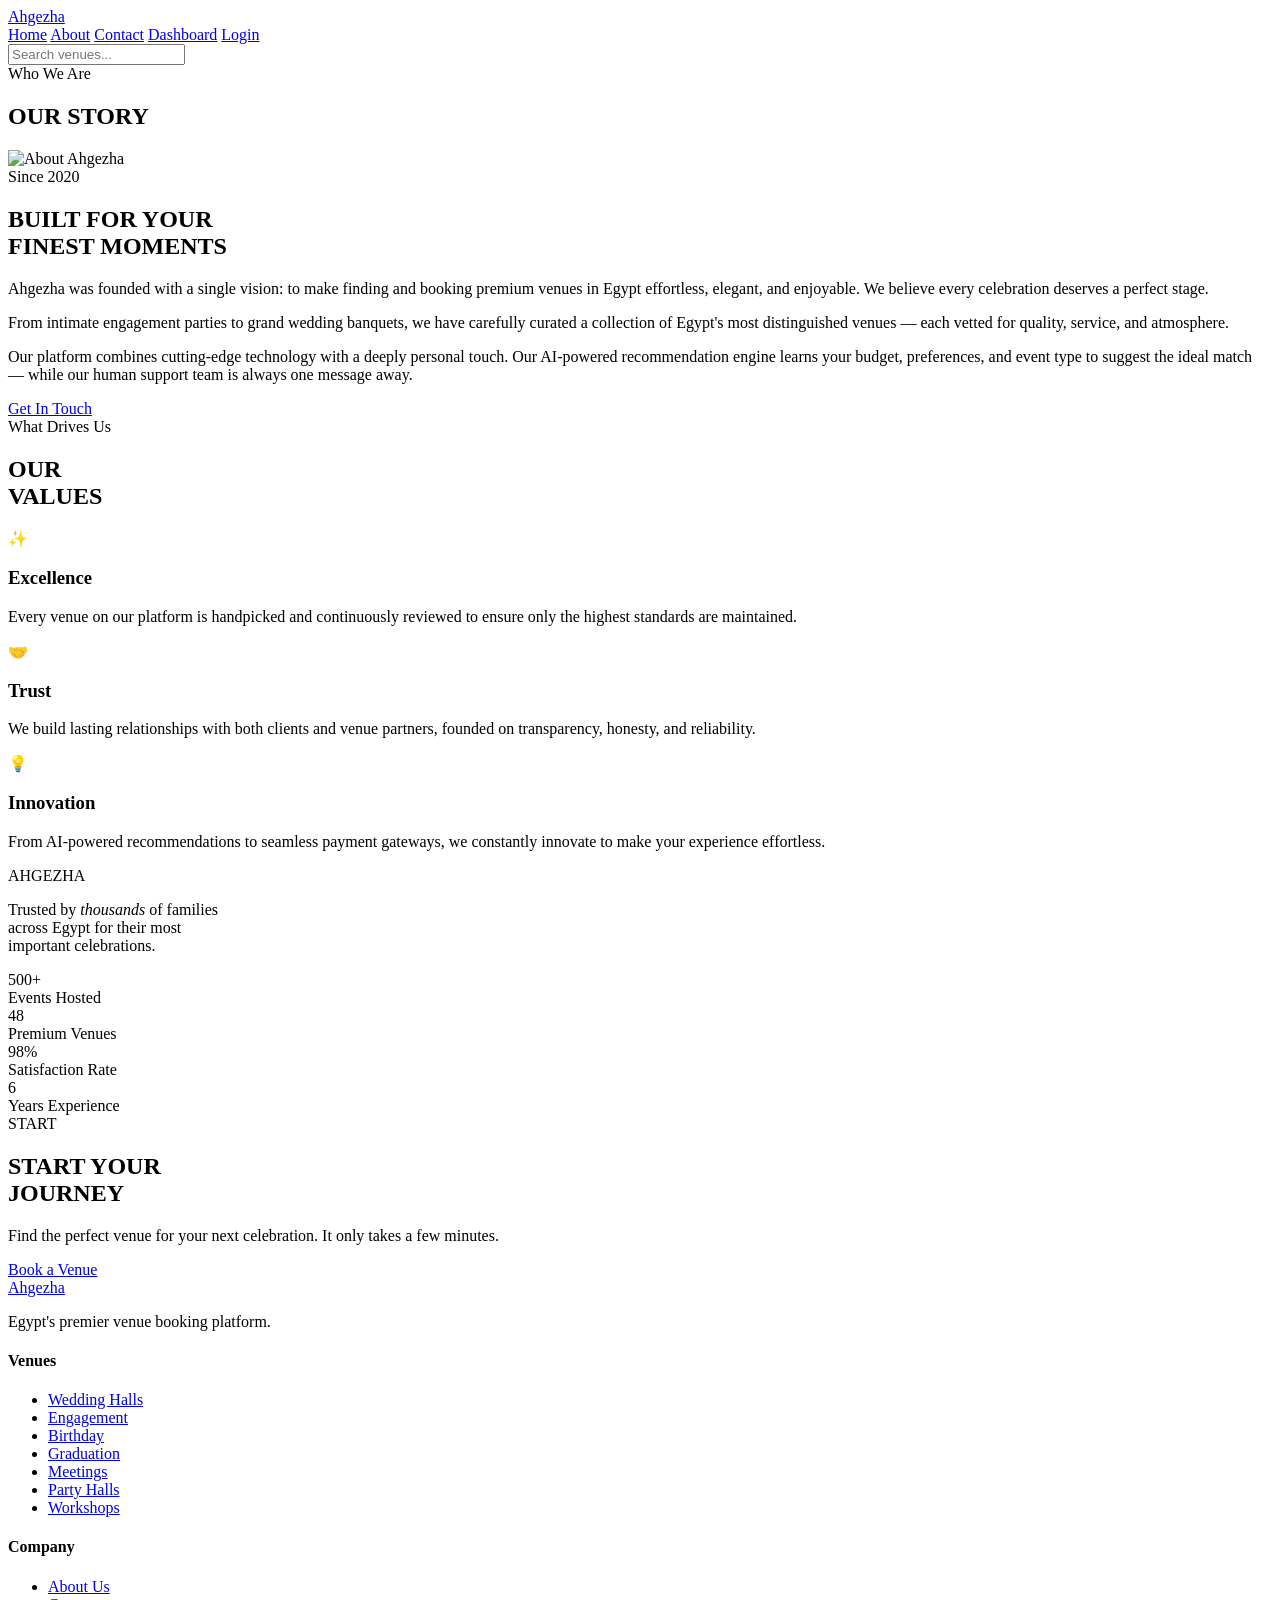
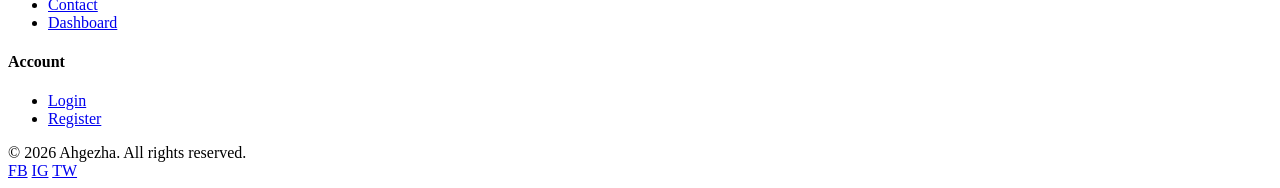
==== about.html @ 1902d08c "Add files via upload" ====
<!DOCTYPE html>
<html lang="en">
<head>
    <meta charset="UTF-8">
    <meta name="viewport" content="width=device-width, initial-scale=1.0">
    <title>About Us - Ahgezha</title>
    <link rel="stylesheet" href="css/style.css">
</head>
<body>
<div class="cursor" id="cursor"></div>
<div class="cursor-follower" id="cursorFollower"></div>

<header class="navbar solid" id="navbar">
    <a href="index.html" class="logo">Ahgezha</a>
    <nav class="nav-links">
        <a href="index.html">Home</a>
        <a href="about.html">About</a>
        <a href="contact.html">Contact</a>
        <a href="dashboard.html">Dashboard</a>
        <a href="login.html" id="authLink" class="nav-cta">Login</a>
    </nav>
    <div class="search-container">
        <input type="text" id="searchInput" placeholder="Search venues...">
        <div id="searchDropdown" class="search-results"></div>
    </div>
</header>

<!-- PAGE HERO -->
<section class="page-hero">
    <div class="page-hero-bg" style="background-image:url('https://picsum.photos/1920/600?random=about');"></div>
    <div class="page-hero-content">
        <div class="page-hero-tag">Who We Are</div>
        <h1 class="page-hero-title">OUR <span class="gold">STORY</span></h1>
    </div>
</section>

<!-- STORY -->
<section class="about-story">
    <div class="reveal">
        <img src="https://picsum.photos/600/750?random=aboutstory" alt="About Ahgezha" class="about-img">
    </div>
    <div class="reveal reveal-delay-2">
        <div class="section-tag">Since 2020</div>
        <h2 class="about-title">BUILT FOR <span>YOUR</span><br>FINEST MOMENTS</h2>
        <p class="about-text">Ahgezha was founded with a single vision: to make finding and booking premium venues in Egypt effortless, elegant, and enjoyable. We believe every celebration deserves a perfect stage.</p>
        <p class="about-text">From intimate engagement parties to grand wedding banquets, we have carefully curated a collection of Egypt's most distinguished venues — each vetted for quality, service, and atmosphere.</p>
        <p class="about-text">Our platform combines cutting-edge technology with a deeply personal touch. Our AI-powered recommendation engine learns your budget, preferences, and event type to suggest the ideal match — while our human support team is always one message away.</p>
        <a href="contact.html" class="btn-hero-primary" style="margin-top:16px;">Get In Touch</a>
    </div>
</section>

<!-- VALUES -->
<section class="about-values">
    <div class="section-header reveal">
        <div>
            <div class="section-tag">What Drives Us</div>
            <h2 class="section-title-big">OUR<br><span class="outline">VALUES</span></h2>
        </div>
    </div>
    <div class="values-grid">
        <div class="value-card reveal reveal-delay-1">
            <div class="value-icon">✨</div>
            <h3 class="value-title">Excellence</h3>
            <p class="value-desc">Every venue on our platform is handpicked and continuously reviewed to ensure only the highest standards are maintained.</p>
        </div>
        <div class="value-card reveal reveal-delay-2">
            <div class="value-icon">🤝</div>
            <h3 class="value-title">Trust</h3>
            <p class="value-desc">We build lasting relationships with both clients and venue partners, founded on transparency, honesty, and reliability.</p>
        </div>
        <div class="value-card reveal reveal-delay-3">
            <div class="value-icon">💡</div>
            <h3 class="value-title">Innovation</h3>
            <p class="value-desc">From AI-powered recommendations to seamless payment gateways, we constantly innovate to make your experience effortless.</p>
        </div>
    </div>
</section>

<!-- STATS -->
<section class="statement-section">
    <div class="statement-bg-text">AHGEZHA</div>
    <div class="statement-content">
        <p class="statement-text reveal">
            Trusted by <em>thousands</em> of families<br>across Egypt for their most<br>important celebrations.
        </p>
        <div class="stats-row reveal reveal-delay-1">
            <div><div class="stat-num">500+</div><div class="stat-lbl">Events Hosted</div></div>
            <div><div class="stat-num">48</div><div class="stat-lbl">Premium Venues</div></div>
            <div><div class="stat-num">98%</div><div class="stat-lbl">Satisfaction Rate</div></div>
            <div><div class="stat-num">6</div><div class="stat-lbl">Years Experience</div></div>
        </div>
    </div>
</section>

<!-- CTA -->
<section class="cta-section">
    <div class="cta-bg-text">START</div>
    <div class="cta-content reveal">
        <h2 class="cta-title">START YOUR<br><span>JOURNEY</span></h2>
        <p class="cta-sub">Find the perfect venue for your next celebration. It only takes a few minutes.</p>
        <a href="register.html" class="btn-cta">Book a Venue</a>
    </div>
</section>

<!-- FOOTER -->
<footer class="main-footer">
    <div class="footer-top">
        <div class="footer-brand">
            <a href="index.html" class="logo">Ahgezha</a>
            <p>Egypt's premier venue booking platform.</p>
        </div>
        <div class="footer-col"><h4>Venues</h4><ul>
            <li><a href="wedding.html">Wedding Halls</a></li>
            <li><a href="engagement.html">Engagement</a></li>
            <li><a href="birthday.html">Birthday</a></li>
            <li><a href="graduation.html">Graduation</a></li>
            <li><a href="meeting.html">Meetings</a></li>
            <li><a href="party.html">Party Halls</a></li>
            <li><a href="workshop.html">Workshops</a></li>
        </ul></div>
        <div class="footer-col"><h4>Company</h4><ul>
            <li><a href="about.html">About Us</a></li>
            <li><a href="contact.html">Contact</a></li>
            <li><a href="dashboard.html">Dashboard</a></li>
        </ul></div>
        <div class="footer-col"><h4>Account</h4><ul>
            <li><a href="login.html">Login</a></li>
            <li><a href="register.html">Register</a></li>
        </ul></div>
    </div>
    <div class="footer-bottom">
        <span class="footer-copy">© 2026 Ahgezha. All rights reserved.</span>
        <div class="footer-socials">
            <a href="#" class="footer-social">FB</a>
            <a href="#" class="footer-social">IG</a>
            <a href="#" class="footer-social">TW</a>
        </div>
    </div>
</footer>

<script src="js/main.js"></script>
</body>
</html>
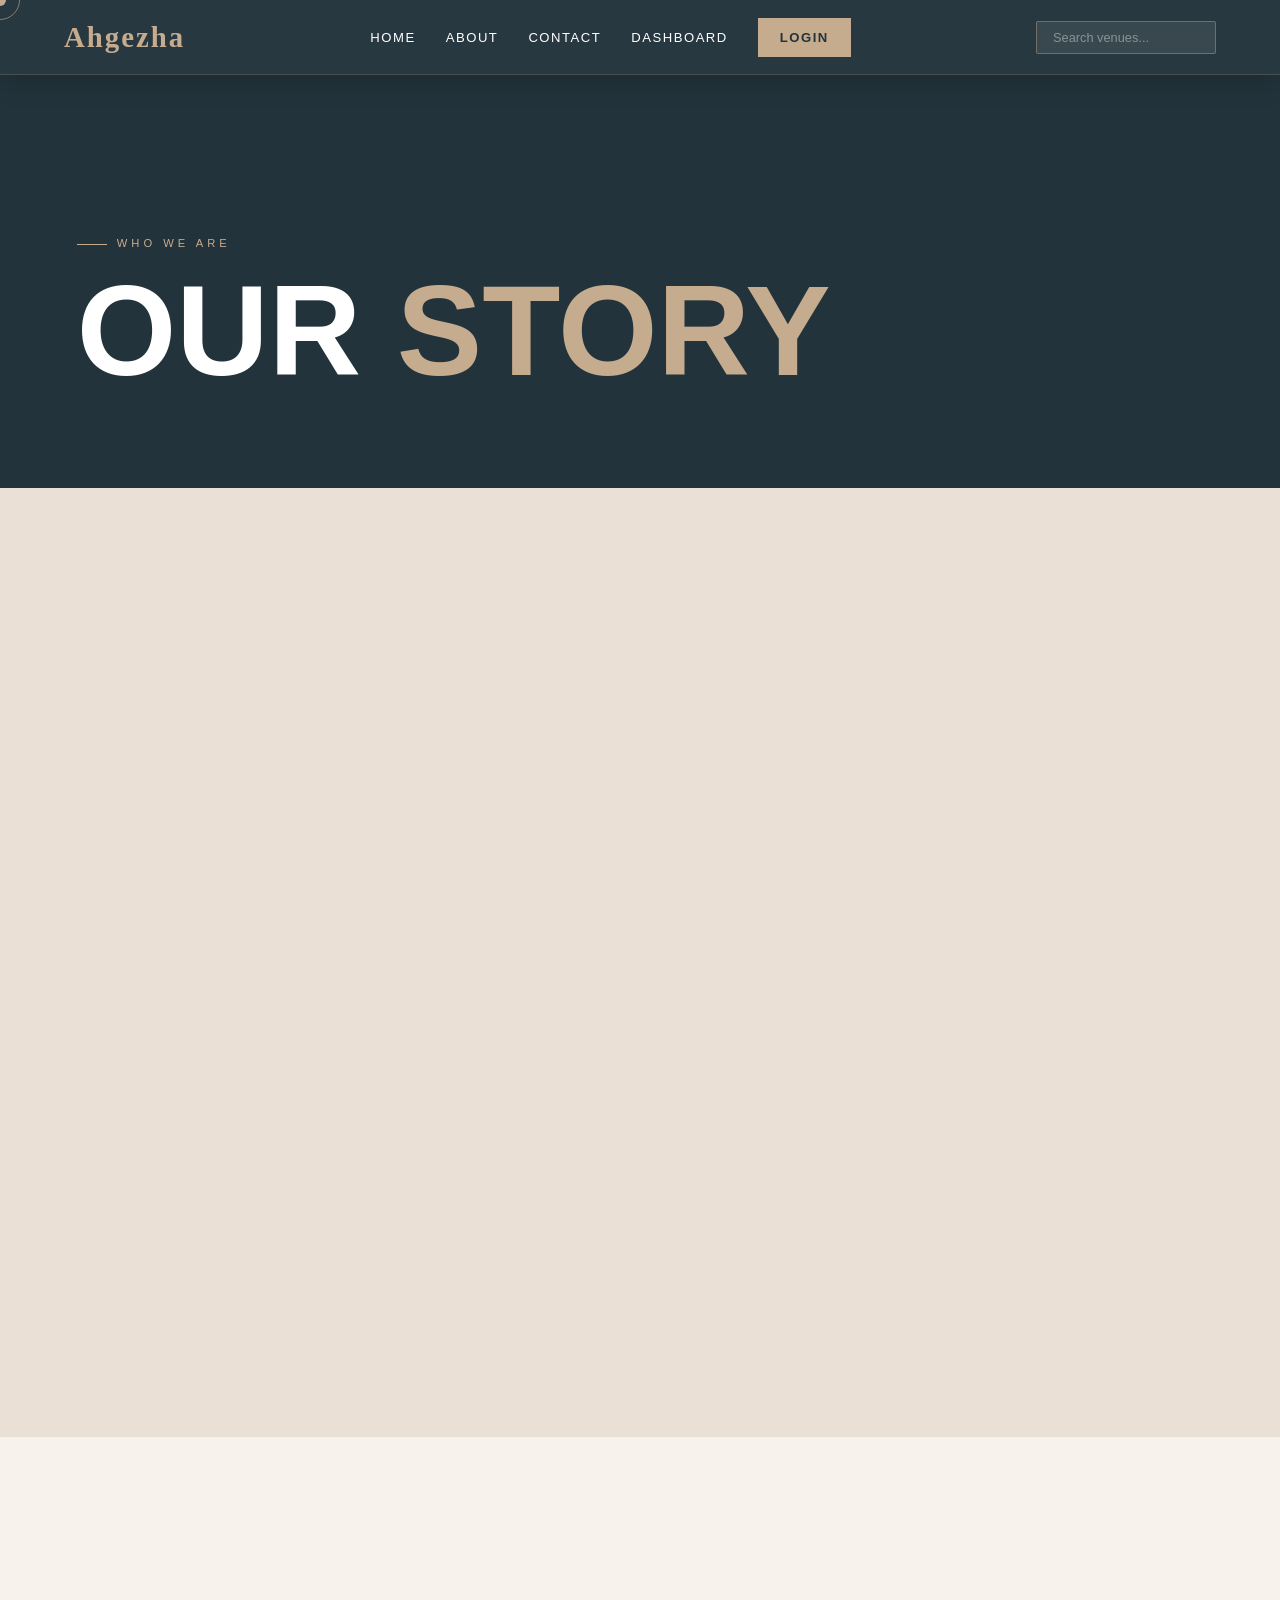
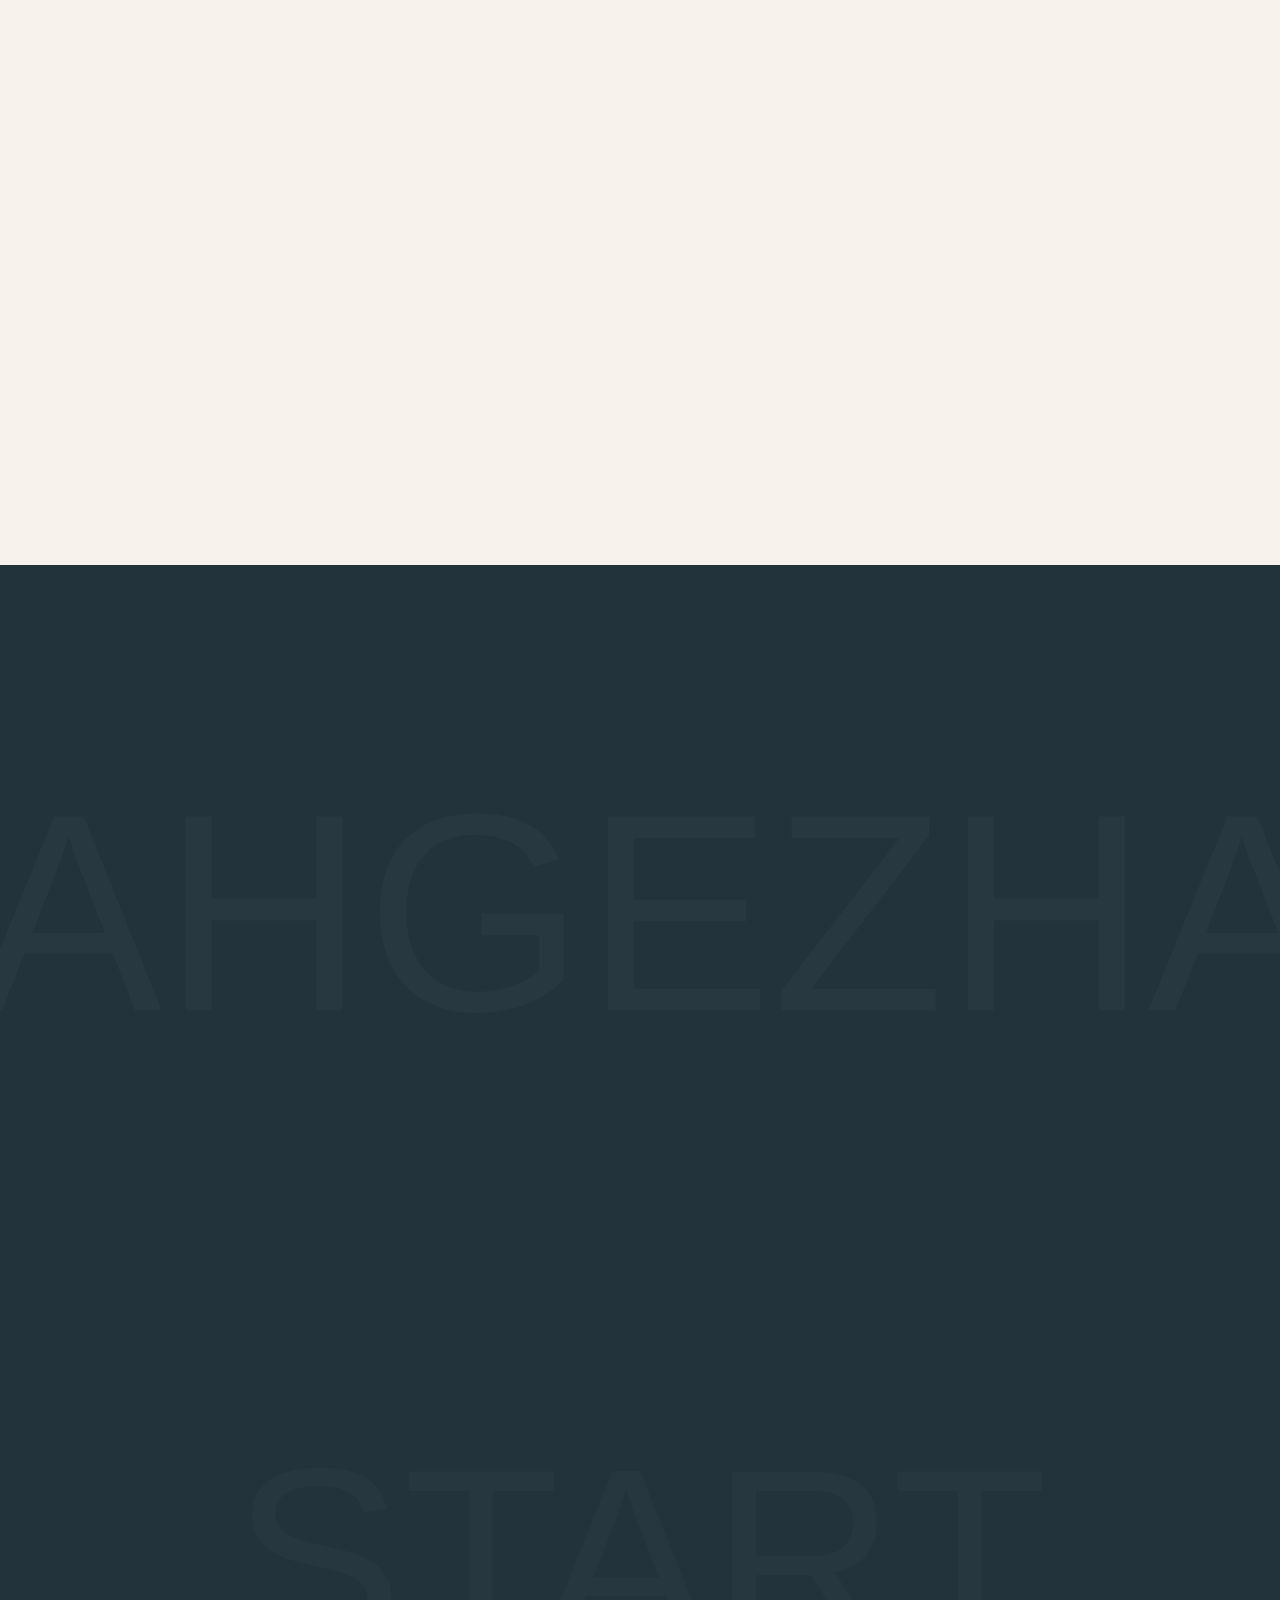
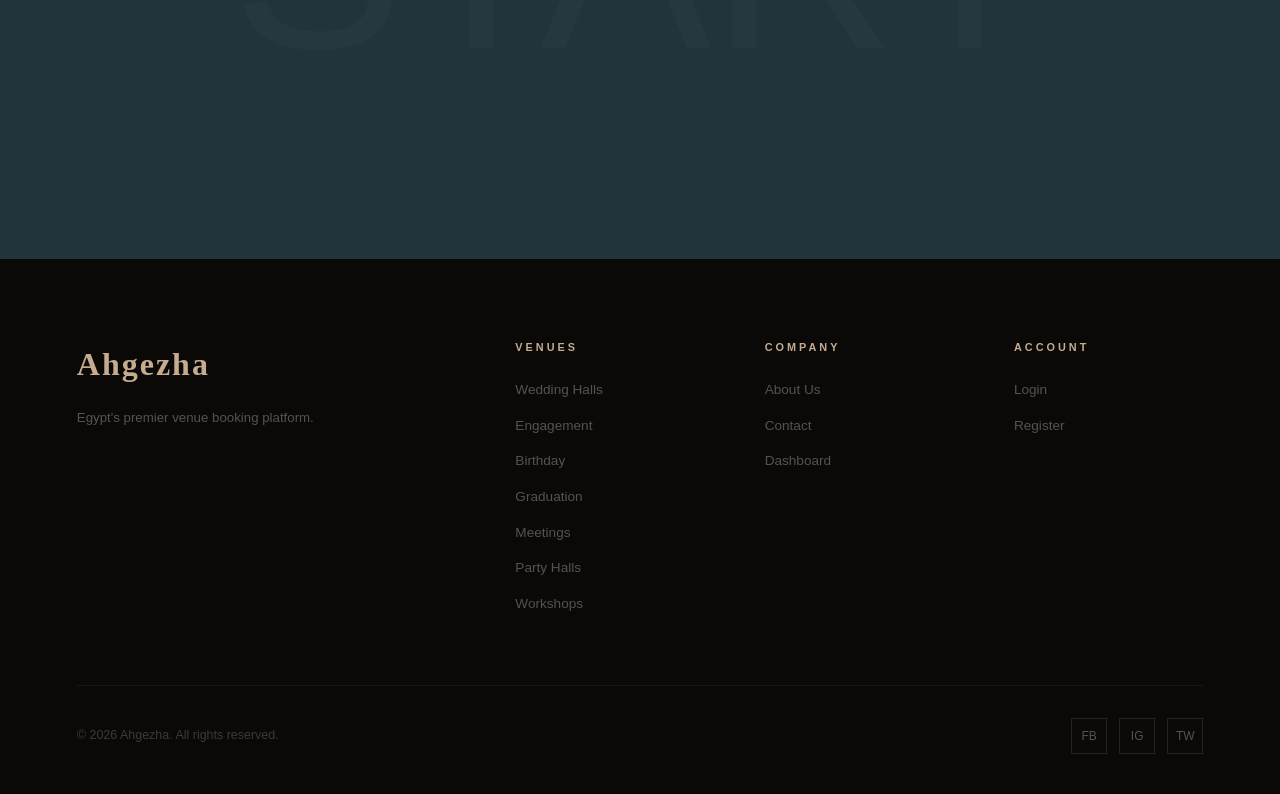
==== commit 5932cc1c: "Fix stylesheet link in about.html" ====
--- a/about.html
+++ b/about.html
@@ -4,7 +4,7 @@
     <meta charset="UTF-8">
     <meta name="viewport" content="width=device-width, initial-scale=1.0">
     <title>About Us - Ahgezha</title>
-    <link rel="stylesheet" href="css/style.css">
+    <link rel="stylesheet" href="style.css">
 </head>
 <body>
 <div class="cursor" id="cursor"></div>
--- a/style.css
+++ b/style.css
@@ -0,0 +1,288 @@
+/* ============================================
+   AHGEZHA — MAIN STYLESHEET
+   ============================================ */
+@import url('https://fonts.googleapis.com/css2?family=Playfair+Display:ital,wght@0,400;0,700;0,900;1,400&family=Bebas+Neue&family=DM+Sans:wght@300;400;500&display=swap');
+
+:root {
+    --navy:      #22333b;
+    --cream:     #eae0d5;
+    --gold:      #c6ac8f;
+    --gold-light:#d4bc9f;
+    --brown:     #5e503f;
+    --dark:      #0a0908;
+    --white:     #ffffff;
+    --off-white: #f7f2ec;
+}
+*,*::before,*::after{box-sizing:border-box;margin:0;padding:0;}
+html{scroll-behavior:smooth;}
+body{font-family:'DM Sans','Segoe UI',sans-serif;background:var(--cream);color:var(--dark);overflow-x:hidden;line-height:1.6;cursor:none;}
+
+/* CURSOR */
+.cursor{width:12px;height:12px;background:var(--gold);border-radius:50%;position:fixed;top:0;left:0;pointer-events:none;z-index:9999;transform:translate(-50%,-50%);transition:transform .1s ease;}
+.cursor-follower{width:40px;height:40px;border:1.5px solid var(--gold);border-radius:50%;position:fixed;top:0;left:0;pointer-events:none;z-index:9998;transform:translate(-50%,-50%);transition:all .15s ease;opacity:.6;}
+
+/* NAVBAR */
+.navbar{position:fixed;top:0;width:100%;z-index:1000;display:flex;align-items:center;justify-content:space-between;padding:20px 5%;transition:all .4s ease;}
+.navbar.scrolled,.navbar.solid{background:rgba(34,51,59,.97);backdrop-filter:blur(20px);padding:14px 5%;border-bottom:1px solid rgba(198,172,143,.2);box-shadow:0 4px 30px rgba(0,0,0,.2);}
+.navbar.solid{position:relative;}
+.logo{font-family:'Playfair Display',serif;font-size:1.8rem;font-weight:900;color:var(--gold);letter-spacing:2px;text-decoration:none;transition:opacity .3s;}
+.logo:hover{opacity:.85;}
+.nav-links{display:flex;align-items:center;gap:30px;}
+.nav-links a{color:white;text-decoration:none;font-size:.82rem;font-weight:500;letter-spacing:1.5px;text-transform:uppercase;position:relative;transition:color .3s;}
+.nav-links a::after{content:'';position:absolute;bottom:-4px;left:0;width:0;height:1px;background:var(--gold);transition:width .3s ease;}
+.nav-links a:hover{color:var(--gold);}
+.nav-links a:hover::after{width:100%;}
+.nav-cta{background:var(--gold)!important;color:var(--navy)!important;padding:9px 22px!important;font-weight:700!important;}
+.nav-cta::after{display:none!important;}
+.search-container{position:relative;}
+.search-container input{padding:8px 16px;border-radius:2px;border:1px solid rgba(198,172,143,.4);background:rgba(255,255,255,.08);color:white;outline:none;width:180px;font-family:'DM Sans',sans-serif;font-size:.8rem;transition:all .3s;}
+.search-container input::placeholder{color:rgba(255,255,255,.4);}
+.search-container input:focus{width:220px;border-color:var(--gold);}
+.search-results{position:absolute;top:45px;left:0;width:240px;background:white;border-radius:4px;box-shadow:0 10px 30px rgba(0,0,0,.2);display:none;flex-direction:column;overflow:hidden;z-index:2000;}
+.search-item{padding:10px 14px;color:var(--dark);text-decoration:none;border-bottom:1px solid #eee;font-size:.85rem;transition:.2s;}
+.search-item:hover{background:var(--cream);color:var(--navy);}
+
+/* HERO */
+.hero{height:100vh;position:relative;display:flex;align-items:center;overflow:hidden;background:var(--navy);}
+.hero-bg{position:absolute;inset:0;}
+.hero-bg-img{position:absolute;inset:0;background:url('https://picsum.photos/1920/1080?wedding') center/cover;opacity:.15;transform:scale(1.1);transition:transform 8s ease;}
+.hero-bg-img.loaded{transform:scale(1);}
+.hero-grain{position:absolute;inset:0;opacity:.3;pointer-events:none;background-image:url("data:image/svg+xml,%3Csvg viewBox='0 0 256 256' xmlns='http://www.w3.org/2000/svg'%3E%3Cfilter id='n'%3E%3CfeTurbulence type='fractalNoise' baseFrequency='0.9' numOctaves='4' stitchTiles='stitch'/%3E%3C/filter%3E%3Crect width='100%25' height='100%25' filter='url(%23n)' opacity='0.04'/%3E%3C/svg%3E");}
+.hero-content{position:relative;z-index:2;padding:0 6%;max-width:900px;}
+.hero-eyebrow{font-size:.72rem;letter-spacing:4px;text-transform:uppercase;color:var(--gold);font-weight:500;margin-bottom:24px;display:flex;align-items:center;gap:12px;opacity:0;transform:translateY(20px);animation:fadeUp .8s ease .3s forwards;}
+.hero-eyebrow::before{content:'';width:40px;height:1px;background:var(--gold);}
+.hero-title{font-family:'Bebas Neue',sans-serif;font-size:clamp(5rem,12vw,10rem);line-height:.9;color:white;opacity:0;transform:translateY(40px);animation:fadeUp 1s ease .5s forwards;}
+.hero-title .accent{color:var(--gold);display:block;}
+.hero-title .outline{-webkit-text-stroke:2px white;color:transparent;}
+.hero-sub{margin-top:32px;font-size:1rem;color:rgba(255,255,255,.55);max-width:400px;line-height:1.8;opacity:0;transform:translateY(20px);animation:fadeUp .8s ease .9s forwards;}
+.hero-ctas{margin-top:48px;display:flex;gap:20px;align-items:center;opacity:0;transform:translateY(20px);animation:fadeUp .8s ease 1.1s forwards;}
+.btn-hero-primary{background:var(--gold);color:var(--navy);padding:16px 40px;font-weight:700;font-size:.85rem;letter-spacing:2px;text-transform:uppercase;text-decoration:none;border:none;cursor:pointer;transition:all .3s;display:inline-block;clip-path:polygon(0 0,calc(100% - 12px) 0,100% 12px,100% 100%,12px 100%,0 calc(100% - 12px));}
+.btn-hero-primary:hover{background:white;transform:translateY(-3px);box-shadow:0 20px 40px rgba(0,0,0,.3);}
+.btn-hero-ghost{color:white;border:1px solid rgba(255,255,255,.3);padding:16px 40px;font-size:.85rem;letter-spacing:2px;text-transform:uppercase;text-decoration:none;transition:all .3s;display:inline-block;}
+.btn-hero-ghost:hover{border-color:var(--gold);color:var(--gold);}
+.hero-scroll-hint{position:absolute;bottom:40px;left:50%;transform:translateX(-50%);display:flex;flex-direction:column;align-items:center;gap:8px;color:rgba(255,255,255,.3);font-size:.7rem;letter-spacing:3px;text-transform:uppercase;animation:fadeIn 1s ease 2s both;}
+.scroll-line{width:1px;height:60px;background:linear-gradient(to bottom,rgba(255,255,255,.3),transparent);animation:scrollLine 2s ease infinite;}
+.hero-number{position:absolute;right:6%;bottom:40%;font-family:'Bebas Neue',sans-serif;font-size:15rem;color:rgba(255,255,255,.03);line-height:1;user-select:none;pointer-events:none;}
+
+/* MARQUEE */
+.marquee-section{background:var(--gold);padding:18px 0;overflow:hidden;}
+.marquee-track{display:flex;animation:marquee 20s linear infinite;white-space:nowrap;}
+.marquee-item{font-family:'Bebas Neue',sans-serif;font-size:1.3rem;letter-spacing:3px;color:var(--navy);padding:0 40px;display:flex;align-items:center;gap:40px;}
+.marquee-item::after{content:'✦';font-size:.8rem;}
+
+/* SECTION SHARED */
+.section-tag{font-size:.7rem;letter-spacing:4px;text-transform:uppercase;color:var(--gold);font-weight:500;display:flex;align-items:center;gap:10px;margin-bottom:16px;}
+.section-tag::before{content:'';width:30px;height:1px;background:var(--gold);}
+.section-title-big{font-family:'Bebas Neue',sans-serif;font-size:clamp(3rem,6vw,5.5rem);line-height:.95;color:var(--navy);}
+.section-title-big .outline{-webkit-text-stroke:2px var(--navy);color:transparent;}
+.section-title-big.light{color:white;}
+.section-title-big.light .outline{-webkit-text-stroke:2px white;color:transparent;}
+.section-header{display:flex;align-items:flex-end;justify-content:space-between;margin-bottom:80px;}
+.section-sub{max-width:280px;font-size:.87rem;color:var(--brown);line-height:1.8;text-align:right;}
+
+/* SERVICES GRID */
+.services-section{padding:140px 6%;background:var(--cream);}
+.services-grid{display:grid;grid-template-columns:repeat(3,1fr);gap:2px;}
+.service-card{position:relative;overflow:hidden;aspect-ratio:3/4;cursor:none;background:var(--navy);}
+.service-card img{width:100%;height:100%;object-fit:cover;opacity:.5;transition:all .6s ease;transform:scale(1.05);}
+.service-card:hover img{opacity:.3;transform:scale(1.12);}
+.service-card-content{position:absolute;inset:0;display:flex;flex-direction:column;justify-content:flex-end;padding:32px;}
+.service-number{font-family:'Bebas Neue',sans-serif;font-size:5rem;color:rgba(255,255,255,.08);position:absolute;top:20px;right:24px;line-height:1;}
+.service-icon{font-size:1.5rem;margin-bottom:12px;}
+.service-name{font-family:'Bebas Neue',sans-serif;font-size:2.2rem;color:white;line-height:1;margin-bottom:10px;transform:translateY(10px);transition:transform .4s ease;}
+.service-card:hover .service-name{transform:translateY(0);}
+.service-desc{font-size:.8rem;color:rgba(255,255,255,.5);line-height:1.7;max-height:0;overflow:hidden;transition:max-height .4s ease;}
+.service-card:hover .service-desc{max-height:80px;}
+.service-link{display:inline-flex;align-items:center;gap:8px;color:var(--gold);text-decoration:none;font-size:.75rem;letter-spacing:2px;text-transform:uppercase;margin-top:16px;opacity:0;transform:translateY(10px);transition:all .4s ease .1s;}
+.service-card:hover .service-link{opacity:1;transform:translateY(0);}
+
+/* STATEMENT */
+.statement-section{background:var(--navy);padding:160px 6%;position:relative;overflow:hidden;}
+.statement-bg-text{position:absolute;top:50%;left:-2%;transform:translateY(-50%);font-family:'Bebas Neue',sans-serif;font-size:22vw;color:rgba(255,255,255,.025);white-space:nowrap;user-select:none;pointer-events:none;line-height:1;}
+.statement-content{position:relative;z-index:2;max-width:900px;}
+.statement-text{font-family:'Playfair Display',serif;font-size:clamp(2rem,4vw,3.5rem);color:white;line-height:1.4;font-weight:400;}
+.statement-text em{color:var(--gold);font-style:italic;}
+.statement-cta{margin-top:60px;display:flex;align-items:center;gap:30px;}
+.statement-line{width:80px;height:1px;background:var(--gold);}
+.statement-link{color:rgba(255,255,255,.45);text-decoration:none;font-size:.8rem;letter-spacing:2px;text-transform:uppercase;transition:color .3s;}
+.statement-link:hover{color:var(--gold);}
+.stats-row{display:flex;gap:60px;margin-top:80px;}
+.stat-num{font-family:'Bebas Neue',sans-serif;font-size:3.5rem;color:var(--gold);line-height:1;}
+.stat-lbl{font-size:.75rem;color:rgba(255,255,255,.4);letter-spacing:2px;text-transform:uppercase;margin-top:6px;}
+
+/* PROCESS */
+.process-section{padding:140px 6%;background:var(--off-white);}
+.process-grid{display:grid;grid-template-columns:repeat(4,1fr);gap:0;margin-top:80px;border:1px solid rgba(94,80,63,.15);}
+.process-step{padding:48px 36px;border-right:1px solid rgba(94,80,63,.15);transition:background .3s;}
+.process-step:last-child{border-right:none;}
+.process-step:hover{background:var(--navy);}
+.process-step-num{font-family:'Bebas Neue',sans-serif;font-size:5rem;color:rgba(94,80,63,.1);line-height:1;margin-bottom:24px;transition:color .3s;}
+.process-step:hover .process-step-num{color:rgba(198,172,143,.2);}
+.process-step-icon{font-size:1.8rem;margin-bottom:20px;}
+.process-step-title{font-family:'Playfair Display',serif;font-size:1.3rem;color:var(--navy);margin-bottom:14px;transition:color .3s;}
+.process-step:hover .process-step-title{color:white;}
+.process-step-desc{font-size:.83rem;color:var(--brown);line-height:1.8;transition:color .3s;}
+.process-step:hover .process-step-desc{color:rgba(255,255,255,.5);}
+
+/* FEATURED */
+.featured-section{background:var(--dark);padding:140px 6%;}
+.featured-inner{display:grid;grid-template-columns:1fr 1fr;gap:80px;align-items:center;}
+.featured-img-wrap{position:relative;}
+.featured-img{width:100%;aspect-ratio:4/5;object-fit:cover;display:block;}
+.featured-img-badge{position:absolute;top:-20px;right:-20px;width:120px;height:120px;background:var(--gold);border-radius:50%;display:flex;align-items:center;justify-content:center;text-align:center;font-family:'Bebas Neue',sans-serif;font-size:.9rem;color:var(--navy);letter-spacing:2px;line-height:1.2;}
+.featured-pre{font-size:.7rem;letter-spacing:4px;text-transform:uppercase;color:var(--gold);margin-bottom:24px;}
+.featured-title{font-family:'Bebas Neue',sans-serif;font-size:clamp(3rem,5vw,4.5rem);color:white;line-height:.95;margin-bottom:32px;}
+.featured-title span{color:var(--gold);}
+.featured-desc{font-size:.9rem;color:rgba(255,255,255,.45);line-height:1.9;margin-bottom:40px;}
+.featured-tags{display:flex;gap:10px;flex-wrap:wrap;margin-bottom:40px;}
+.featured-tag{padding:6px 16px;border:1px solid rgba(198,172,143,.3);font-size:.73rem;letter-spacing:1.5px;text-transform:uppercase;color:var(--gold);}
+
+/* TESTIMONIALS */
+.testimonials-section{padding:140px 6%;background:var(--cream);}
+.testimonials-grid{display:grid;grid-template-columns:repeat(3,1fr);gap:24px;margin-top:80px;}
+.testimonial-card{padding:40px;border:1px solid rgba(94,80,63,.15);background:white;transition:all .3s;}
+.testimonial-card:hover{border-color:var(--gold);transform:translateY(-6px);box-shadow:0 20px 60px rgba(34,51,59,.1);}
+.testimonial-quote{font-family:'Playfair Display',serif;font-size:4rem;color:var(--gold);line-height:1;margin-bottom:20px;}
+.testimonial-text{font-size:.88rem;color:var(--brown);line-height:1.9;font-style:italic;margin-bottom:28px;}
+.testimonial-author{display:flex;align-items:center;gap:14px;}
+.author-avatar{width:44px;height:44px;border-radius:50%;background:var(--navy);display:flex;align-items:center;justify-content:center;font-family:'Bebas Neue',sans-serif;font-size:1.1rem;color:var(--gold);}
+.author-name{font-size:.85rem;font-weight:500;color:var(--navy);}
+.author-event{font-size:.73rem;color:var(--gold);letter-spacing:1px;}
+.stars{color:var(--gold);font-size:.9rem;margin-bottom:16px;}
+
+/* CTA */
+.cta-section{background:var(--navy);padding:120px 6%;position:relative;overflow:hidden;text-align:center;}
+.cta-bg-text{position:absolute;top:50%;left:50%;transform:translate(-50%,-50%);font-family:'Bebas Neue',sans-serif;font-size:20vw;color:rgba(255,255,255,.025);white-space:nowrap;pointer-events:none;}
+.cta-content{position:relative;z-index:2;}
+.cta-title{font-family:'Bebas Neue',sans-serif;font-size:clamp(3rem,7vw,6rem);color:white;line-height:.95;margin-bottom:24px;}
+.cta-title span{color:var(--gold);}
+.cta-sub{font-size:1rem;color:rgba(255,255,255,.4);margin-bottom:48px;max-width:500px;margin-left:auto;margin-right:auto;line-height:1.8;}
+.btn-cta{background:var(--gold);color:var(--navy);padding:18px 56px;font-weight:700;font-size:.85rem;letter-spacing:3px;text-transform:uppercase;text-decoration:none;display:inline-block;transition:all .3s;clip-path:polygon(0 0,calc(100% - 14px) 0,100% 14px,100% 100%,14px 100%,0 calc(100% - 14px));}
+.btn-cta:hover{background:white;transform:translateY(-4px);box-shadow:0 24px 50px rgba(0,0,0,.4);}
+
+/* PAGE HERO (inner pages) */
+.page-hero{background:var(--navy);padding:160px 6% 100px;position:relative;overflow:hidden;}
+.page-hero-bg{position:absolute;inset:0;background-size:cover;background-position:center;opacity:.1;}
+.page-hero-content{position:relative;z-index:2;}
+.page-hero-tag{font-size:.7rem;letter-spacing:4px;text-transform:uppercase;color:var(--gold);margin-bottom:20px;display:flex;align-items:center;gap:10px;}
+.page-hero-tag::before{content:'';width:30px;height:1px;background:var(--gold);}
+.page-hero-title{font-family:'Bebas Neue',sans-serif;font-size:clamp(4rem,10vw,8rem);color:white;line-height:.9;}
+.page-hero-title .gold{color:var(--gold);}
+
+/* VENUE CARDS */
+.venues-section{padding:80px 6%;}
+.venues-grid{display:grid;grid-template-columns:repeat(3,1fr);gap:28px;}
+.venue-card{background:white;overflow:hidden;border:1px solid rgba(94,80,63,.1);transition:all .4s ease;}
+.venue-card:hover{transform:translateY(-8px);box-shadow:0 30px 60px rgba(34,51,59,.15);border-color:var(--gold);}
+.venue-card-img{position:relative;overflow:hidden;}
+.venue-card-img img{width:100%;height:240px;object-fit:cover;transition:transform .6s ease;display:block;}
+.venue-card:hover .venue-card-img img{transform:scale(1.08);}
+.venue-card-badge{position:absolute;top:16px;left:16px;background:var(--gold);color:var(--navy);font-size:.7rem;letter-spacing:2px;text-transform:uppercase;padding:4px 12px;font-weight:700;}
+.venue-card-body{padding:28px;}
+.venue-card-name{font-family:'Playfair Display',serif;font-size:1.3rem;color:var(--navy);margin-bottom:8px;}
+.venue-card-price{font-size:1.1rem;color:var(--gold);font-weight:600;margin-bottom:14px;}
+.venue-card-price span{font-size:.75rem;color:var(--brown);font-weight:400;}
+.venue-card-desc{font-size:.83rem;color:var(--brown);line-height:1.7;margin-bottom:20px;}
+.venue-card-footer{display:flex;gap:10px;}
+.btn-view{flex:1;padding:11px;text-align:center;border:1.5px solid var(--navy);color:var(--navy);font-size:.78rem;letter-spacing:1.5px;text-transform:uppercase;text-decoration:none;transition:all .3s;font-weight:600;display:block;}
+.btn-view:hover{background:var(--navy);color:var(--gold);}
+.btn-book{flex:1;padding:11px;text-align:center;background:var(--navy);color:var(--gold);font-size:.78rem;letter-spacing:1.5px;text-transform:uppercase;border:none;cursor:pointer;transition:all .3s;font-weight:600;font-family:'DM Sans',sans-serif;}
+.btn-book:hover{background:var(--brown);}
+
+/* PAYMENT MODAL */
+@keyframes modalIn{from{opacity:0;transform:scale(.9)}to{opacity:1;transform:scale(1)}}
+#paymentModal{display:none;position:fixed;inset:0;z-index:9999;background:rgba(0,0,0,.75);backdrop-filter:blur(8px);justify-content:center;align-items:center;}
+.modal-container{background:white;width:90%;max-width:460px;overflow:hidden;box-shadow:0 30px 60px rgba(0,0,0,.4);animation:modalIn .4s ease;}
+.modal-header{background:linear-gradient(135deg,var(--navy),var(--dark));padding:40px 30px;text-align:center;color:white;}
+.modal-header .modal-emoji{font-size:2rem;margin-bottom:10px;}
+.modal-header h2{font-family:'Bebas Neue',sans-serif;font-size:1.6rem;letter-spacing:3px;margin:0;}
+.modal-header p{font-size:.75rem;opacity:.5;margin-top:6px;letter-spacing:1px;}
+.modal-body{padding:30px;}
+.modal-amount-row{background:var(--off-white);padding:15px 18px;margin-bottom:24px;display:flex;justify-content:space-between;align-items:center;border:1px solid rgba(94,80,63,.15);}
+.modal-amount-row span:first-child{color:var(--brown);font-size:.85rem;}
+.modal-amount-val{font-family:'Bebas Neue',sans-serif;font-size:1.8rem;color:var(--navy);}
+.modal-field{margin-bottom:16px;}
+.modal-field label{font-size:.68rem;font-weight:700;color:#999;display:block;margin-bottom:8px;text-transform:uppercase;letter-spacing:1.5px;}
+.modal-field input{width:100%;padding:12px 14px;border:1.5px solid #ede8e1;font-family:'DM Sans',sans-serif;font-size:.87rem;outline:none;transition:border-color .2s;}
+.modal-field input:focus{border-color:var(--gold);}
+.modal-row{display:flex;gap:14px;}
+.modal-row .modal-field{flex:1;}
+.btn-pay{width:100%;background:var(--navy);color:var(--gold);border:none;padding:16px;font-family:'Bebas Neue',sans-serif;font-size:1.1rem;letter-spacing:3px;cursor:pointer;transition:all .3s;margin-top:8px;}
+.btn-pay:hover{background:var(--brown);}
+.btn-cancel-modal{width:100%;background:none;border:none;color:#aaa;margin-top:14px;cursor:pointer;font-size:.78rem;text-decoration:underline;font-family:'DM Sans',sans-serif;}
+
+/* FORM PAGES */
+.form-page{min-height:100vh;background:var(--navy);display:flex;align-items:center;justify-content:center;position:relative;overflow:hidden;}
+.form-page::before{content:'';position:absolute;inset:0;background:url('https://picsum.photos/1920/1080?wedding') center/cover;opacity:.07;}
+.form-page-inner{position:relative;z-index:2;width:100%;max-width:480px;padding:20px;}
+.form-card{background:white;padding:52px 48px;box-shadow:0 40px 80px rgba(0,0,0,.3);}
+.form-card-logo{font-family:'Playfair Display',serif;font-size:1.4rem;color:var(--gold);font-weight:900;letter-spacing:2px;margin-bottom:6px;text-decoration:none;display:block;}
+.form-card-title{font-family:'Bebas Neue',sans-serif;font-size:2.5rem;color:var(--navy);margin-bottom:6px;letter-spacing:2px;}
+.form-card-sub{font-size:.85rem;color:var(--brown);margin-bottom:36px;}
+.form-group{margin-bottom:20px;}
+.form-group label{font-size:.7rem;letter-spacing:2px;text-transform:uppercase;color:var(--brown);display:block;margin-bottom:8px;font-weight:600;}
+.form-group input{width:100%;padding:13px 16px;border:1.5px solid #ede8e1;font-family:'DM Sans',sans-serif;font-size:.9rem;outline:none;transition:border-color .2s;}
+.form-group input:focus{border-color:var(--gold);}
+.btn-form{width:100%;background:var(--navy);color:var(--gold);padding:15px;border:none;cursor:pointer;font-family:'Bebas Neue',sans-serif;font-size:1.1rem;letter-spacing:3px;transition:all .3s;margin-top:8px;}
+.btn-form:hover{background:var(--gold);color:var(--navy);}
+.form-footer-text{margin-top:24px;text-align:center;font-size:.85rem;color:var(--brown);}
+.form-footer-text a{color:var(--navy);font-weight:700;text-decoration:none;}
+.form-footer-text a:hover{color:var(--gold);}
+
+/* ABOUT */
+.about-story{padding:120px 6%;display:grid;grid-template-columns:1fr 1fr;gap:80px;align-items:center;background:var(--cream);}
+.about-img{width:100%;aspect-ratio:4/5;object-fit:cover;display:block;}
+.about-title{font-family:'Bebas Neue',sans-serif;font-size:clamp(2.5rem,5vw,4rem);color:var(--navy);line-height:.95;margin-bottom:28px;}
+.about-title span{color:var(--gold);}
+.about-text{font-size:.9rem;color:var(--brown);line-height:1.9;margin-bottom:20px;}
+.about-values{padding:100px 6%;background:var(--off-white);}
+.values-grid{display:grid;grid-template-columns:repeat(3,1fr);gap:2px;margin-top:60px;}
+.value-card{background:white;padding:40px;border-bottom:3px solid transparent;transition:all .3s;}
+.value-card:hover{border-bottom-color:var(--gold);transform:translateY(-4px);}
+.value-icon{font-size:2rem;margin-bottom:20px;}
+.value-title{font-family:'Playfair Display',serif;font-size:1.2rem;color:var(--navy);margin-bottom:12px;}
+.value-desc{font-size:.83rem;color:var(--brown);line-height:1.8;}
+
+/* CONTACT */
+.contact-section{padding:100px 6%;background:var(--cream);}
+.contact-grid{display:grid;grid-template-columns:1fr 1.5fr;gap:80px;align-items:start;}
+.contact-info-title{font-family:'Bebas Neue',sans-serif;font-size:3rem;color:var(--navy);line-height:.95;margin-bottom:28px;}
+.contact-info-item{margin-bottom:28px;}
+.contact-info-label{font-size:.68rem;letter-spacing:3px;text-transform:uppercase;color:var(--gold);margin-bottom:6px;font-weight:600;}
+.contact-info-val{font-size:.9rem;color:var(--brown);line-height:1.7;}
+.contact-form-card{background:white;padding:48px;border:1px solid rgba(94,80,63,.1);}
+.contact-field{margin-bottom:20px;}
+.contact-field label{font-size:.7rem;letter-spacing:2px;text-transform:uppercase;color:var(--brown);display:block;margin-bottom:8px;font-weight:600;}
+.contact-field input,.contact-field textarea{width:100%;padding:13px 16px;border:1.5px solid #ede8e1;font-family:'DM Sans',sans-serif;font-size:.9rem;outline:none;transition:border-color .2s;resize:vertical;}
+.contact-field input:focus,.contact-field textarea:focus{border-color:var(--gold);}
+.contact-field textarea{min-height:140px;}
+
+/* FOOTER */
+.main-footer{background:var(--dark);padding:80px 6% 40px;}
+.footer-top{display:grid;grid-template-columns:2fr 1fr 1fr 1fr;gap:60px;padding-bottom:60px;border-bottom:1px solid rgba(255,255,255,.06);}
+.footer-brand .logo{font-size:2rem;display:block;margin-bottom:16px;}
+.footer-brand p{font-size:.83rem;color:rgba(255,255,255,.3);line-height:1.8;max-width:260px;}
+.footer-col h4{font-size:.68rem;letter-spacing:3px;text-transform:uppercase;color:var(--gold);margin-bottom:20px;}
+.footer-col ul{list-style:none;}
+.footer-col ul li{margin-bottom:10px;}
+.footer-col ul a{color:rgba(255,255,255,.3);text-decoration:none;font-size:.85rem;transition:color .3s;}
+.footer-col ul a:hover{color:var(--gold);}
+.footer-bottom{display:flex;justify-content:space-between;align-items:center;padding-top:32px;}
+.footer-copy{font-size:.78rem;color:rgba(255,255,255,.2);}
+.footer-socials{display:flex;gap:12px;}
+.footer-social{width:36px;height:36px;border:1px solid rgba(255,255,255,.1);display:flex;align-items:center;justify-content:center;color:rgba(255,255,255,.3);text-decoration:none;font-size:.75rem;transition:all .3s;}
+.footer-social:hover{border-color:var(--gold);color:var(--gold);}
+
+/* REVEAL */
+.reveal{opacity:0;transform:translateY(40px);transition:all .8s cubic-bezier(.16,1,.3,1);}
+.reveal.visible{opacity:1;transform:translateY(0);}
+.reveal-delay-1{transition-delay:.1s;}
+.reveal-delay-2{transition-delay:.2s;}
+.reveal-delay-3{transition-delay:.3s;}
+.reveal-delay-4{transition-delay:.4s;}
+
+/* KEYFRAMES */
+@keyframes fadeUp{from{opacity:0;transform:translateY(30px)}to{opacity:1;transform:translateY(0)}}
+@keyframes fadeIn{from{opacity:0}to{opacity:1}}
+@keyframes marquee{from{transform:translateX(0)}to{transform:translateX(-50%)}}
+@keyframes scrollLine{0%{transform:scaleY(0);transform-origin:top;opacity:1}50%{transform:scaleY(1);transform-origin:top;opacity:1}100%{transform:scaleY(1);transform-origin:bottom;opacity:0}}
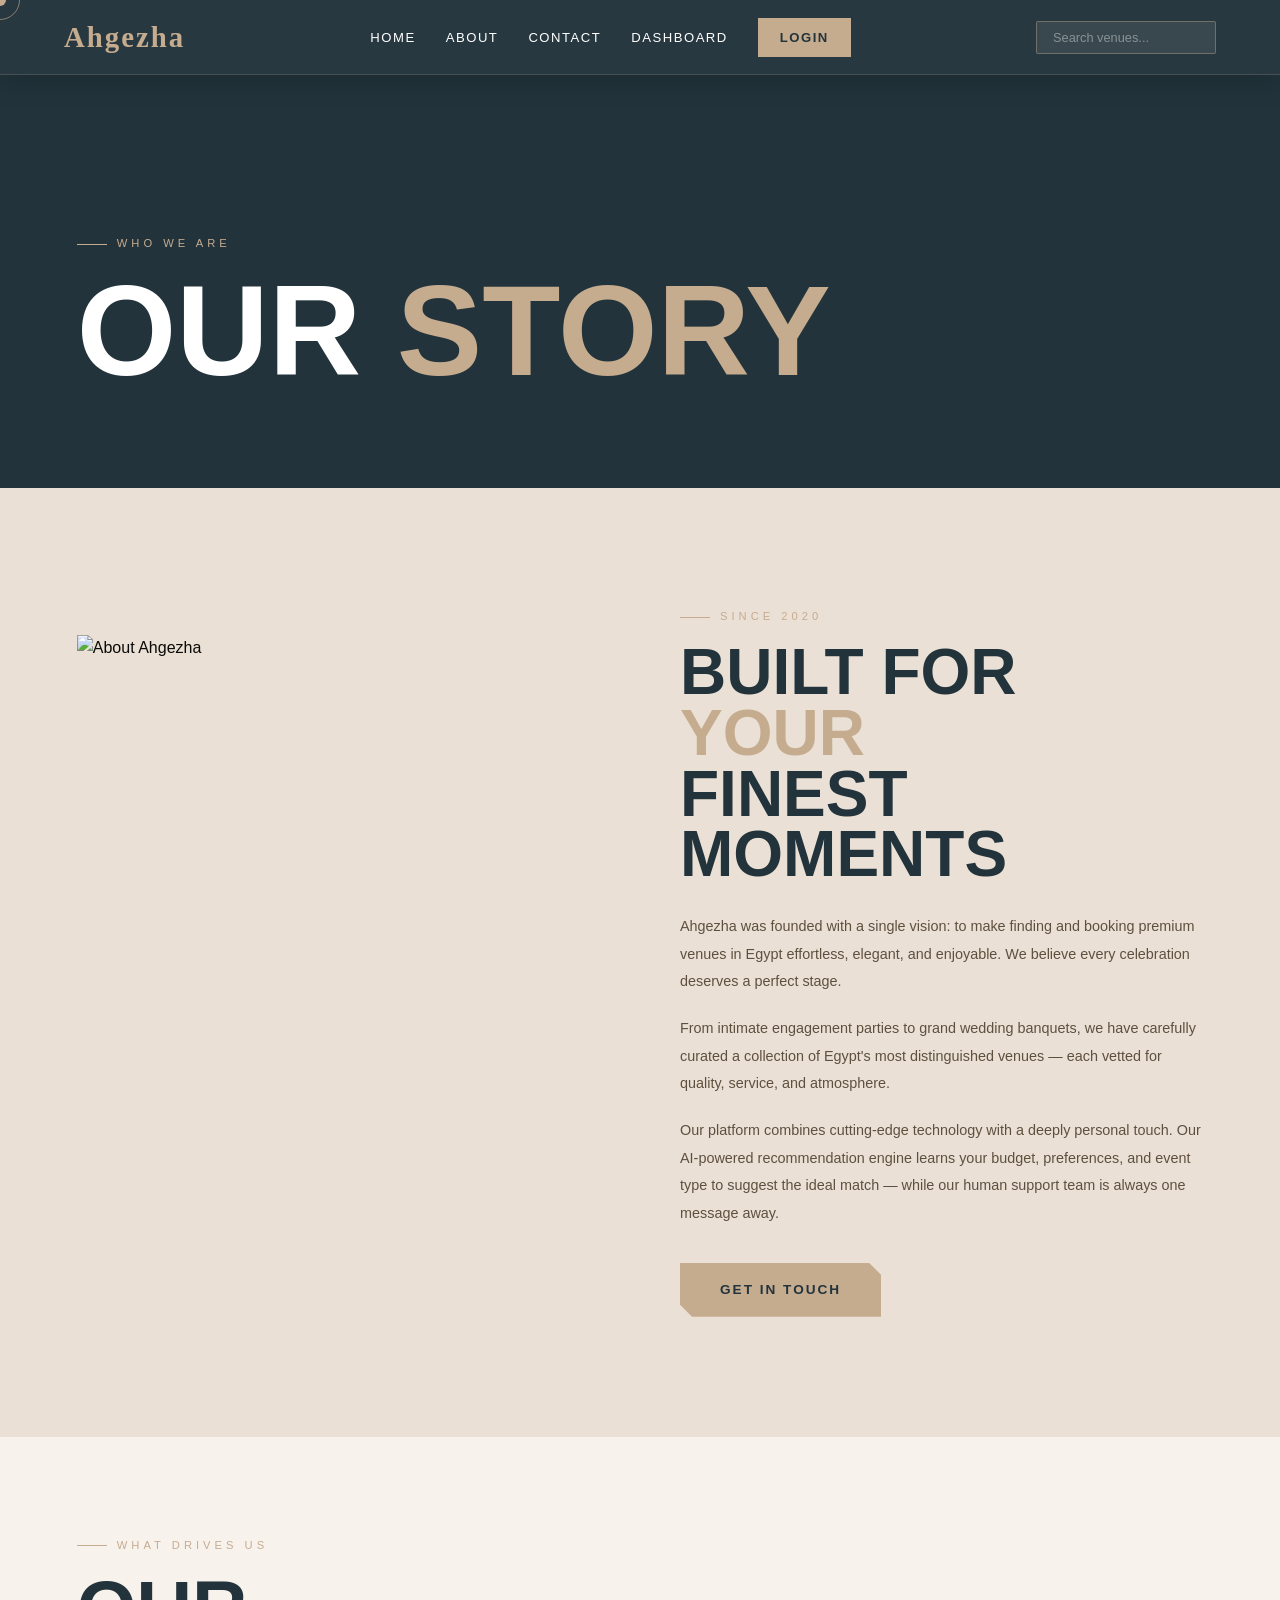
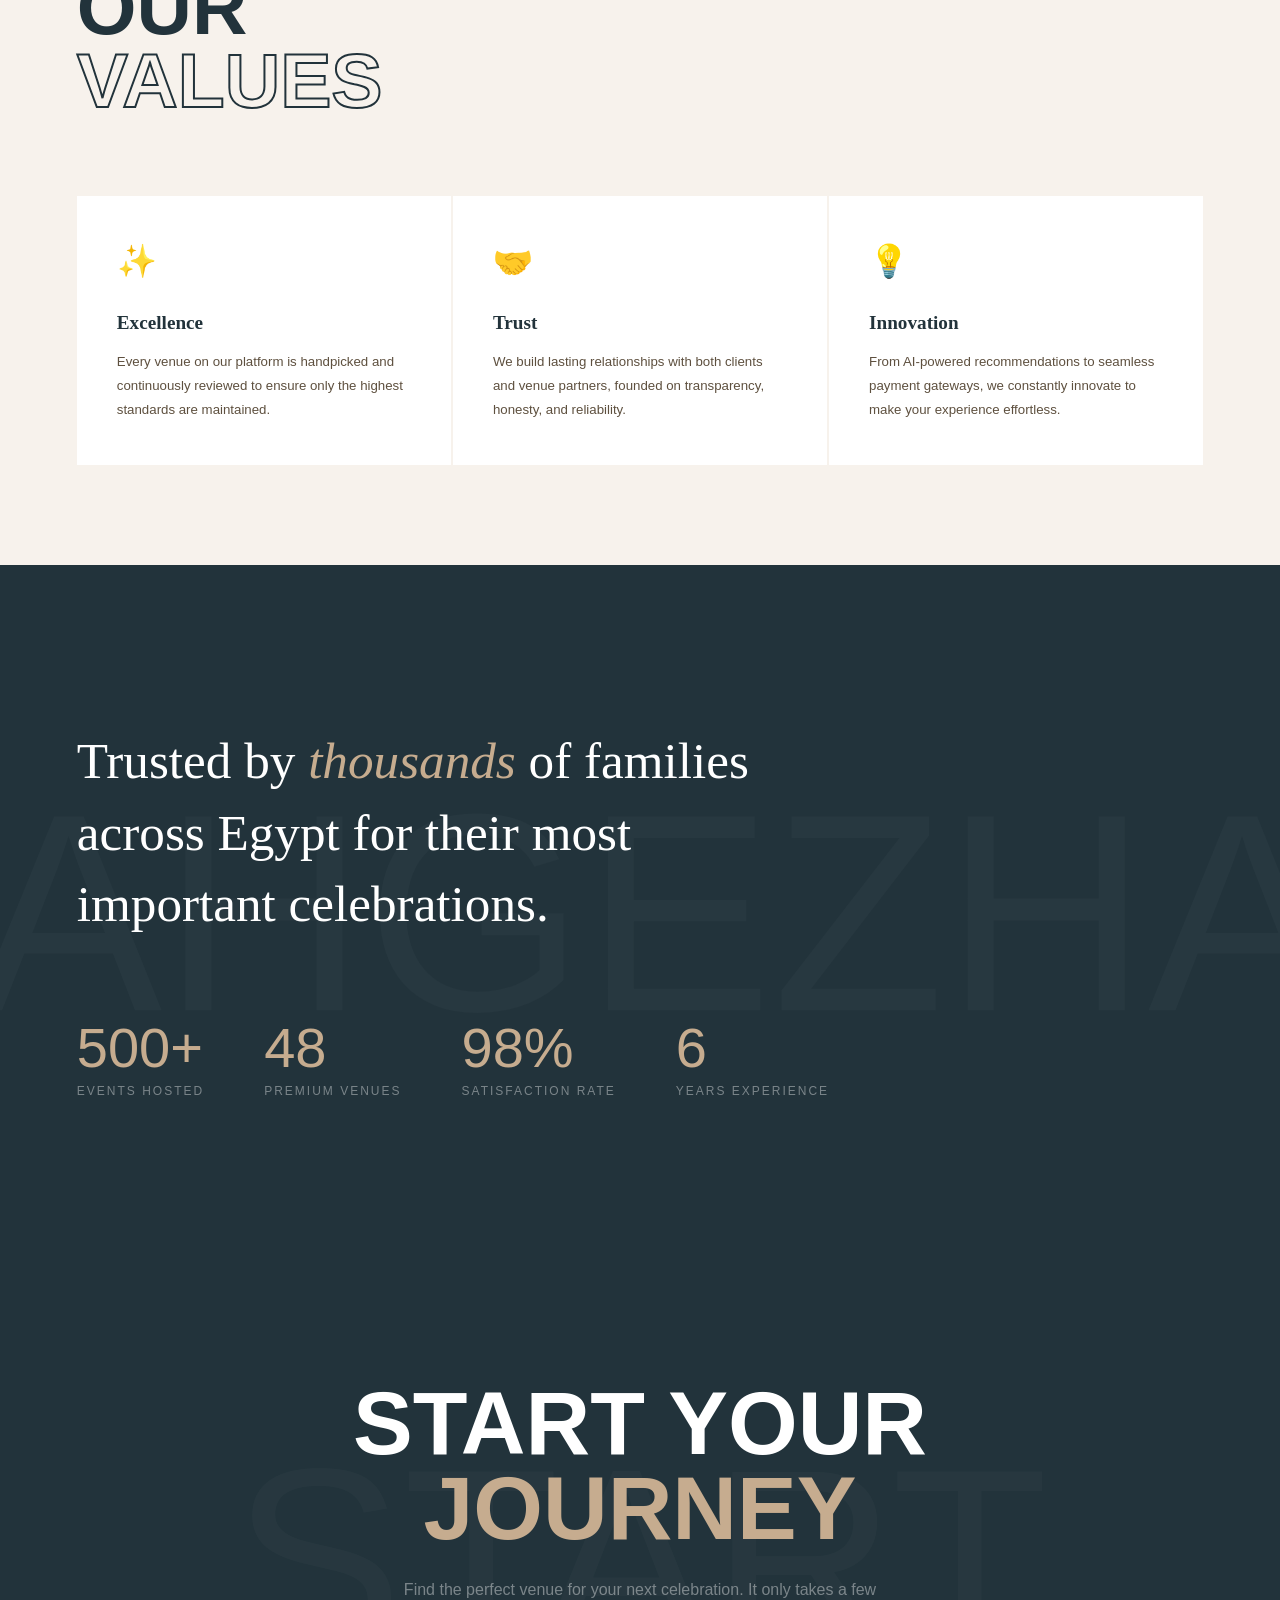
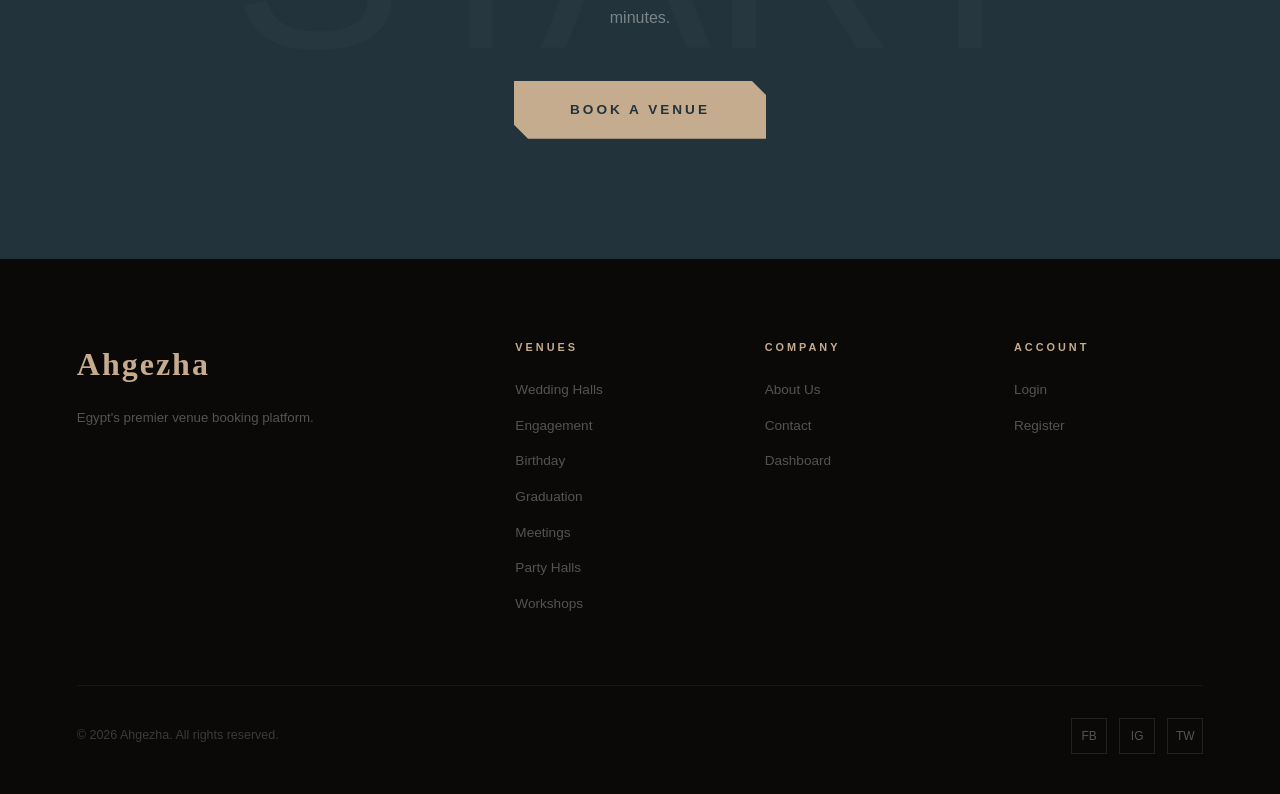
==== commit a3b3dca0: "Fix script source path in about.html" ====
--- a/about.html
+++ b/about.html
@@ -138,6 +138,6 @@
     </div>
 </footer>
 
-<script src="js/main.js"></script>
+<script src="main.js"></script>
 </body>
 </html>
